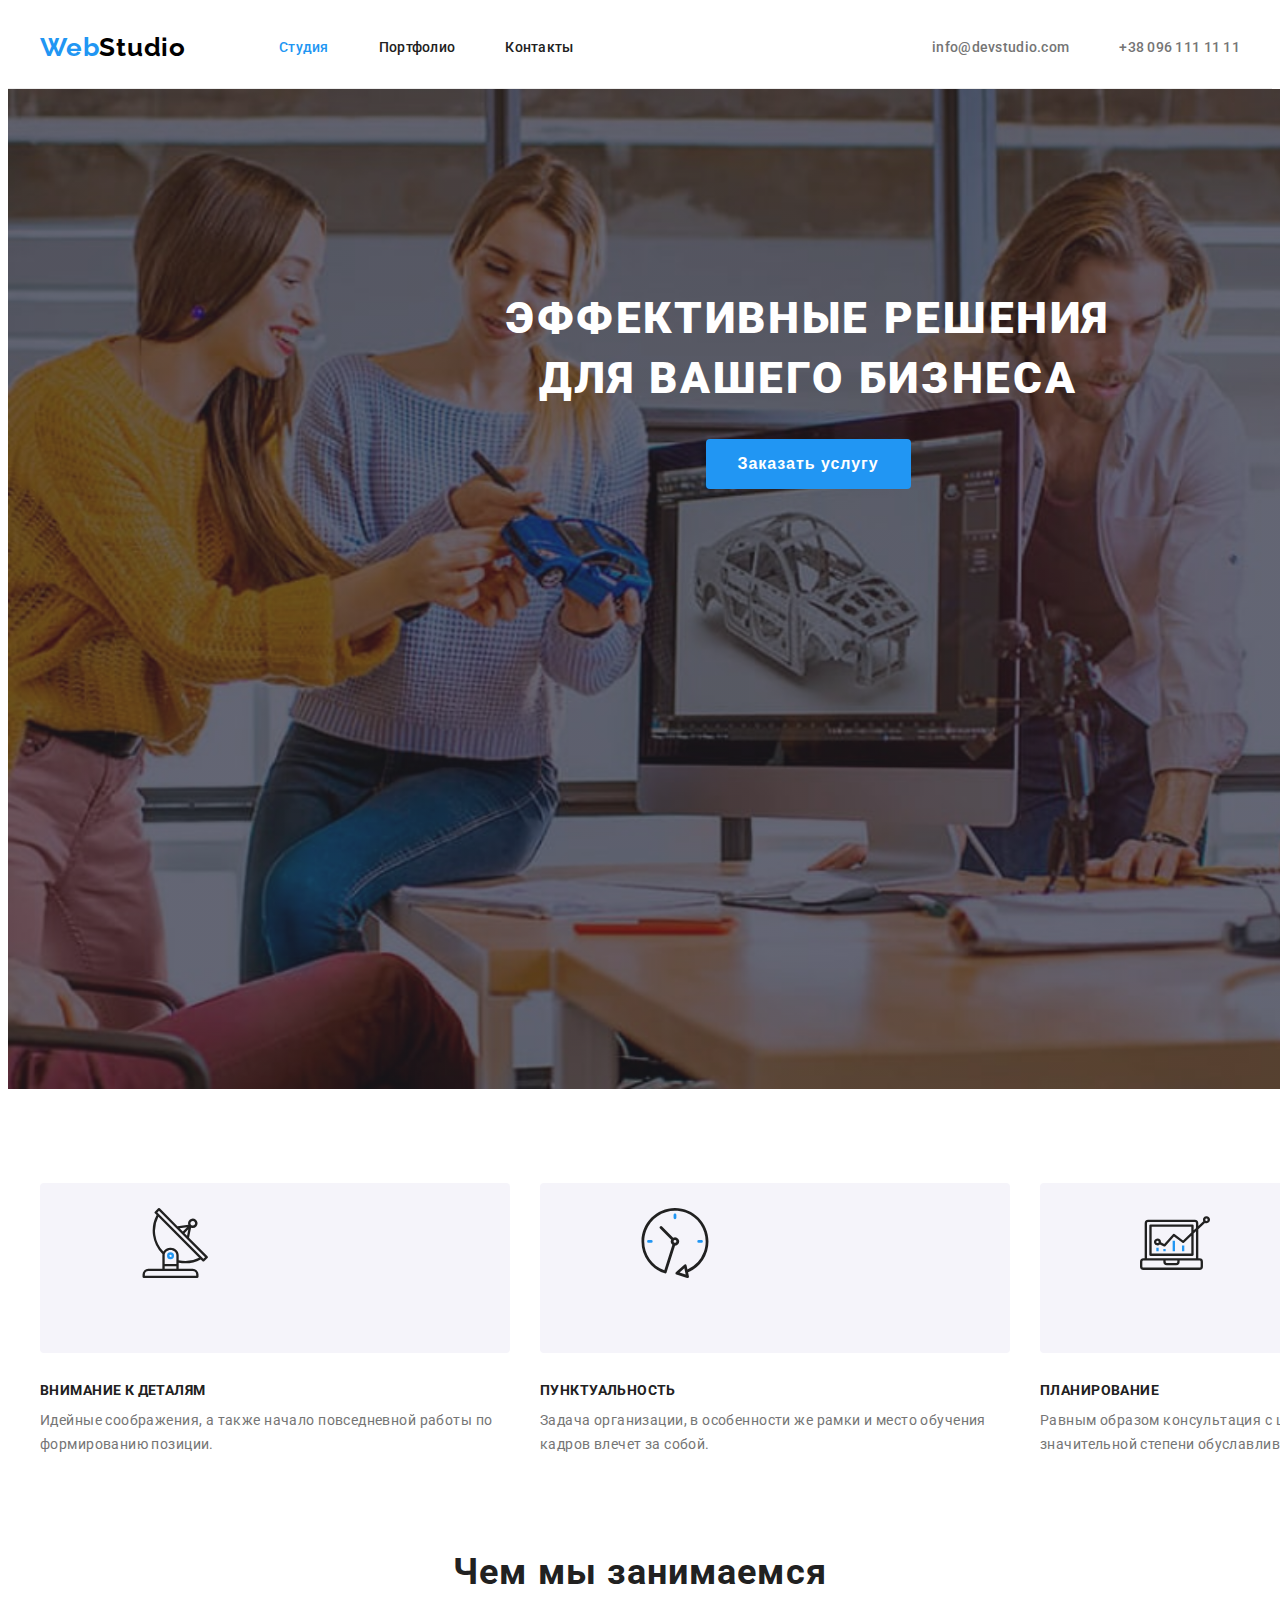
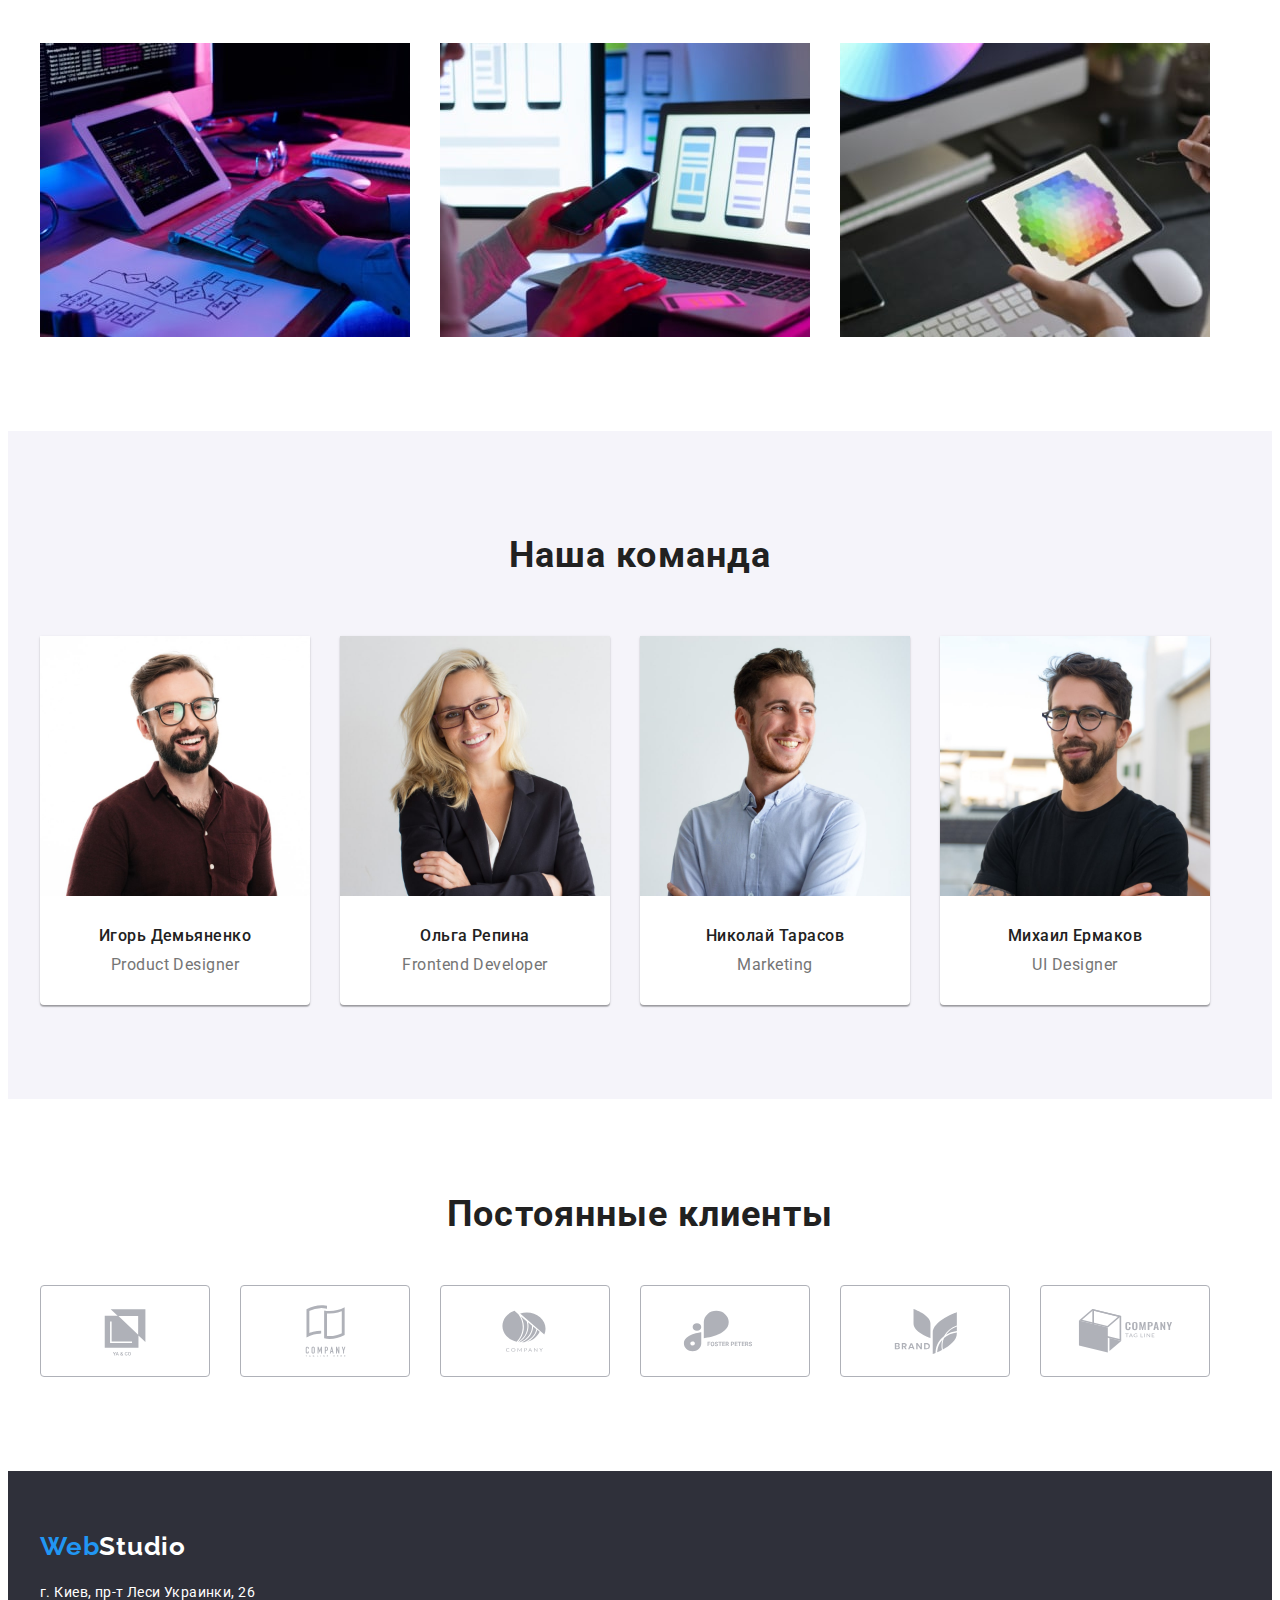
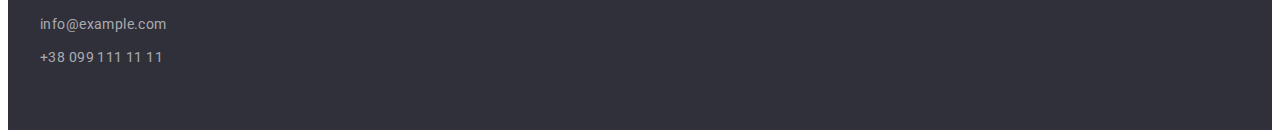
==== index.html @ 969fdd26 "сверстана секция Постоянные клиенты, добавлены иконки в секцию Особенности компании" ====
<!DOCTYPE html>
<html lang="ru">
<head>
    <meta charset="UTF-8">
    <meta http-equiv="X-UA-Compatible" content="IE=edge">
    <meta name="viewport" content="width=device-width, initial-scale=1.0">
    <title>WebStudio</title>
    <link rel="preconnect" href="https://fonts.googleapis.com">
    <link rel="preconnect" href="https://fonts.gstatic.com" crossorigin>
    <link href="https://fonts.googleapis.com/css2?family=Raleway:wght@700&family=Roboto:ital,wght@0,500;0,700;0,900;1,400&display=swap" rel="stylesheet">
    <link rel="stylesheet" href="https://cdnjs.cloudflare.com/ajax/libs/modern-normalize/1.1.0/modern-normalize.min.css"
        integrity="sha512-wpPYUAdjBVSE4KJnH1VR1HeZfpl1ub8YT/NKx4PuQ5NmX2tKuGu6U/JRp5y+Y8XG2tV+wKQpNHVUX03MfMFn9Q=="
        crossorigin="anonymous" referrerpolicy="no-referrer" />
    <link rel="stylesheet" href="./css/style.css">
</head>
<body>
    <header class="header">
        <div class="container container-nav">
            <nav class="main-nav">
                <a class="logo logo-hd link" href="./index.html"><span class="logo-col">Web</span>Studio
                    <!-- <img src="./images/logo.svg" alt="Логотип компании"> -->
                </a>
                <ul class="main-nav-list item">
                    <li class="nav-item"><a class="nav-link link active" href="./index.html">Студия</a></li>
                    <li class="nav-item"><a class="nav-link link" href="./portfolio.html">Портфолио</a></li>
                    <li class="nav-item"><a class="nav-link link" href="">Контакты</a></li>
                </ul>
            </nav>
            <ul class="nav-contact item">
                <li class="nav-cont-item"><a class="nav-cont-link link" href="mailto:info@devstudio.com">info@devstudio.com</a></li>
                <li class="nav-cont-item"><a class="nav-cont-link link" href="tel:+380961111111">+38 096 111 11 11</a></li>
            </ul>
        </div>
    </header>
    <main>
        <!--Section_1-->
        <section class="hero">
            <div class="container container-hero">
                <h1 class="main-title">Эффективные решения<br> для вашего бизнеса</h1>
                <button class="btn btn-main" type="button">Заказать услугу</button>
            </div>
        </section>
        <!--Section_2-->
        <section class="section">
            <div class="container">
                <h2 class="visually-hidden">Особенности компании</h2>
                <!--Скрыть стилями-->
                <ul class="features-list item">
                    <li class="features-item">
                        <div class="features-cart">
                            <svg class="icon-features">
                                <use href="./images/icon-sprite.svg#icon-detail"></use>
                            </svg>
                        </div>
                        <h3 class="features-title">Внимание к деталям</h3>
                        <p class="features-text">Идейные соображения, а также начало повседневной работы по формированию позиции.</p>
                    </li>
                    <li class="features-item">
                        <div class="features-cart">
                            <svg class="icon-features">
                                <use href="./images/icon-sprite.svg#icon-clock"></use>
                            </svg>
                        </div>
                        <h3 class="features-title">Пунктуальность</h3>
                        <p class="features-text">Задача организации, в особенности же рамки и место обучения кадров влечет за собой.</p>
                    </li>
                    <li class="features-item">
                        <div class="features-cart">
                            <svg class="icon-features">
                                <use href="./images/icon-sprite.svg#icon-diagram"></use>
                            </svg>
                        </div>
                        <h3 class="features-title">Планирование</h3>
                        <p class="features-text">Равным образом консультация с широким активом в значительной степени обуславливает.</p>
                    </li>
                    <li class="features-item">
                        <div class="features-cart">
                            <svg class="icon-features">
                                <use href="./images/icon-sprite.svg#icon-astronaut"></use>
                            </svg>
                        </div>
                        <h3 class="features-title">Современные технологии</h3>
                        <p class="features-text">Значимость этих проблем настолько очевидна, что реализация плановых заданий.</p>
                    </li>
                </ul>
            </div>
        </section>
        <!--Section_3-->
        <section class="section work-section">
            <div class="container">
                <h2 class="our-work-title">Чем мы занимаемся</h2>
                <ul class="our-work-list item">
                    <li class="our-work-item"><img src="./images/our-work/img-1-min.jpg" alt="Разработка алгоритмов" width="370" height="294"></li>
                    <li class="our-work-item"><img src="./images/our-work/img-2-min.jpg" alt="Мобильное приложение" width="370" height="294"></li>
                    <li class="our-work-item"><img src="./images/our-work/img-3-min.jpg" alt="Побор цветовой гаммы" width="370" height="294"></li>
                </ul>
            </div>
        </section>
        <!--Section_4-->
        <section class="section our-team">
            <div class="container">
                <h2 class="our-team-title">Наша команда</h2>
                <ul class="team-list item">
                    <li class="team-item">
                        <img src="./images/team-work/card-1-min.jpg" alt="Игорь Демьяненко" width="270" height="260">
                        <div class="card-text">
                            <h3 class="team-title">Игорь Демьяненко</h3>
                            <p class="team-text" lang="en">Product Designer</p>
                        </div>
                    </li>
                    <li class="team-item">
                        <img src="./images/team-work/card-2-min.jpg" alt="Ольга Репина" width="270" height="260">
                        <div class="card-text">
                            <h3 class="team-title">Ольга Репина</h3>
                            <p class="team-text" lang="en">Frontend Developer</p>
                        </div>
                    </li>
                    <li class="team-item">
                        <img src="./images/team-work/card-3-min.jpg" alt="Николай Тарасов" width="270" height="260">
                        <div class="card-text">
                            <h3 class="team-title">Николай Тарасов</h3>
                            <p class="team-text" lang="en">Marketing</p>
                        </div>
                    </li>
                    <li class="team-item">
                        <img src="./images/team-work/card-4-min.jpg" alt="Михаил Ермаков" width="270" height="260">
                        <div class="card-text">
                            <h3 class="team-title">Михаил Ермаков</h3>
                            <p class="team-text" lang="en">UI Designer</p>
                        </div>
                    </li>
                </ul>
            </div>
        </section>
        <section class="section">
            <div class="container">
                <h2 class="client-title">Постоянные клиенты</h2>
                <ul class="client-list">
                    <li class="client-item item">
                        <a class="client-link link" href="">
                            <svg class="icon-client">
                                <use href="./images/icon-sprite.svg#icon-client-1"></use>
                            </svg>
                        </a>
                    </li>
                    <li class="client-item item">
                        <a class="client-link link" href="">
                            <svg class="icon-client">
                                <use href="./images/icon-sprite.svg#icon-client-2"></use>
                            </svg>
                        </a>
                    </li>
                    <li class="client-item item">
                        <a class="client-link link" href="">
                            <svg class="icon-client">
                                <use href="./images/icon-sprite.svg#icon-client-3"></use>
                            </svg>
                        </a>
                    </li>
                    <li class="client-item item">
                        <a class="client-link link" href="">
                            <svg class="icon-client">
                                <use href="./images/icon-sprite.svg#icon-client-4"></use>
                            </svg>
                        </a>
                    </li>
                    <li class="client-item item">
                        <a class="client-link link" href="">
                            <svg class="icon-client">
                                <use href="./images/icon-sprite.svg#icon-client-5"></use>
                            </svg>
                        </a>
                    </li>
                    <li class="client-item item">
                        <a class="client-link link" href="">
                            <svg class="icon-client">
                                <use href="./images/icon-sprite.svg#icon-client-6"></use>
                            </svg>
                        </a>
                    </li>
                </ul>
            </div>
        </section>
    </main>
    <footer class="footer">
        <div class="container">
            <a class="logo ft-logo link" href=""><span class="logo-col">Web</span>Studio
                <!-- <img src="./images/logo.svg" alt="Логотип компании"> -->
            </a>
            <address class="reset">
                <ul class="item">
                    <li class="footer-item">
                        <p class="location">г. Киев, пр-т Леси Украинки, 26</p>
                    </li>
                    <li class="footer-item">
                        <a class="ft-contacts link" href="mailto:info@example.com">info@example.com</a>
                    </li>
                    <li class="footer-item">
                        <a class="ft-contacts link" href="tel:+380991111111">+38 099 111 11 11</a>
                    </li>
                </ul>
            </address>
        </div>
    </footer>
</body>
</html>
---- css/style.css ----
:root {
  --decorative-color-text: #2196f3;
  --main-color-text: #757575;
  --main-color-title: #212121;
}

body {
  font-family: "Roboto", sans-serif;
  color: var(--main-color-title);
  overflow-x: hidden;
}
h1,
h2,
h3,
h4,
h5,
h6,
p {
  margin-top: 0;
  margin-bottom: 0;
}
ul {
  margin-top: 0;
  margin-bottom: 0;
  padding-left: 0;
}
img {
  display: block;
  max-width: 100%;
  height: auto;
}
.item {
  list-style-type: none;
}
.link {
  text-decoration: none;
}
.reset {
  font-style: normal;
}
/* Скивает заголовки, которых нет в макете */
.visually-hidden {
  position: absolute;
  width: 1px;
  height: 1px;
  margin: -1px;
  padding: 0;
  overflow: hidden;
  border: 0;
  clip: rect(0 0 0 0);
}
/* End. Скивает заголовки, которых нет в макете */
.container {
  width: 1200px;
  margin: 0 auto;
  padding-left: 15px;
  padding-right: 15px;
}
.section {
  padding: 94px 0;
}
.logo {
  display: block;
  font-family: Raleway;
  font-weight: 700;
  font-size: 26px;
  letter-spacing: 0.03em;
}
.logo-hd {
  padding-top: 24px;
  padding-bottom: 25px;
  margin-right: 93px;
  color: #000;
}
.logo-col {
  color: var(--decorative-color-text);
}
.ft-logo {
  margin-bottom: 20px;
  color: #ffffff;
}
.btn {
  display: block;
  font-weight: 700;
  font-size: 16px;
  line-height: 1.87;
  letter-spacing: 0.06em;
  text-align: center;
  border-radius: 4px;
  border: transparent;
  cursor: pointer;
}
.btn-main {
  margin: 0 auto;
  padding: 10px 32px;
  color: #ffffff;
  background: var(--decorative-color-text);
}
.btn-main:hover,
.btn-main:focus {
  background-color: #fff;
  color: var(--decorative-color-text);
  box-shadow: 0px 4px 4px rgba(0, 0, 0, 0.15);
  border-radius: 4px;
}
.btn-filter {
  font-weight: 500;
  padding: 6px 22px;
  color: var(--main-color-title);
  background: #f5f4fa;
}
.btn-filter:focus,
.btn-filter:hover {
  color: #fff;
  background: var(--decorative-color-text);
  box-shadow: 0px 3px 1px rgba(0, 0, 0, 0.1), 0px 1px 2px rgba(0, 0, 0, 0.08),
    0px 2px 2px rgba(0, 0, 0, 0.12);
  border-radius: 4px;
}
/* ---------------HEADER----------------- */
.header {
  border-bottom: 1px solid #ececec;
}
.container-nav {
  display: flex;
  align-items: center;
}
.main-nav {
  display: flex;
  align-items: center;
}
.main-nav-list {
  display: flex;
}
.nav-item:not(:last-child) {
  margin-right: 50px;
}
.nav-link {
  display: block;
  padding-top: 32px;
  padding-bottom: 32px;

  font-weight: 500;
  font-size: 14px;
  line-height: 1.14;
  letter-spacing: 0.02em;
  color: var(--main-color-title);
}
.nav-link:hover,
.nav-link:focus,
.nav-cont-link:hover,
.nav-cont-link:focus {
  color: var(--decorative-color-text);
}
.active {
  color: var(--decorative-color-text);
}
.nav-contact {
  display: flex;
  margin-left: auto;
}
.nav-contact .nav-cont-item + .nav-cont-item {
  margin-left: 50px;
}
.nav-cont-link {
  display: block;
  padding-top: 32px;
  padding-bottom: 32px;

  font-weight: 500;
  font-size: 14px;
  line-height: 1.14;
  letter-spacing: 0.02em;
  color: var(--main-color-text);
}

/* -------------END.HEADER--------------- */
/* ------------Section HERO-------------- */
.hero {
  min-width: 1600px;
  height: 600px;
  margin-left: auto;
  margin-right: auto;
  background-color: #8689a5;
  background-image: linear-gradient(
      rgba(47, 48, 58, 0.4),
      rgba(47, 48, 58, 0.4)
    ),
    url(../images/bg-img-min.jpg);
  background-size: cover;
  background-position: center;
  background-repeat: no-repeat;
  padding: 200px 0;
}

.main-title {
  margin-bottom: 30px;
  text-align: center;
  font-weight: 900;
  font-size: 44px;
  line-height: 1.36;
  letter-spacing: 0.06em;
  text-transform: uppercase;
  color: #ffffff;
}
/* ----------End.Section HERO------------ */
/* ----------Section features------------ */
.features-list {
  display: flex;
}
.features-item:not(:last-child) {
  margin-right: 30px;
}
.features-cart {
  width: 270px;
  height: 120px;
  margin-bottom: 30px;
  padding: 25px 100px;
  background: #f5f4fa;
  border-radius: 4px;
}
.icon-features {
  width: 70px;
  height: 70px;
}
.features-title {
  margin-bottom: 10px;
  font-weight: 700;
  font-size: 14px;
  line-height: 1.14;
  letter-spacing: 0.03em;
  text-transform: uppercase;
}
.features-text {
  font-size: 14px;
  line-height: 1.71;
  letter-spacing: 0.03em;
  color: var(--main-color-text);
}
/* --------End.Section features---------- */
/* ---------Section our work -------------*/
.work-section {
  padding-top: 0;
}
.our-work-title {
  margin-bottom: 50px;
  font-weight: 700;
  font-size: 36px;
  line-height: 1.17;
  letter-spacing: 0.03em;
  text-align: center;
}
.our-work-list {
  display: flex;
}
.our-work-item:not(:last-child) {
  margin-right: 30px;
}
/* ---------End.Section our work -------------*/
/* ------------Section our team --------------*/
.our-team {
  background-color: #f5f4fa;
}
.our-team-title {
  margin-bottom: 50px;
  font-weight: 700;
  font-size: 36px;
  line-height: 1.71;
  letter-spacing: 0.03em;
  text-align: center;
}
.team-list {
  display: flex;
  flex-wrap: wrap;
  margin-left: -30px;
}
.team-item {
  background-color: #fff;
  margin-left: 30px;
  box-shadow: 0px 1px 3px rgba(0, 0, 0, 0.12), 0px 1px 1px rgba(0, 0, 0, 0.14),
    0px 2px 1px rgba(0, 0, 0, 0.2);
  border-radius: 0px 0px 4px 4px;
}
.card-text {
  padding-top: 30px;
  padding-bottom: 30px;
  text-align: center;
}
.team-title {
  margin-bottom: 10px;
  font-weight: 500;
  font-size: 16px;
  line-height: 1.19;
  letter-spacing: 0.03em;
}
.team-text {
  font-size: 16px;
  line-height: 1.19;
  letter-spacing: 0.03em;
  color: var(--main-color-text);
}
/* ---------End.Section our team -------------*/
/* ------------Section Clients--------------- */
.client-title {
  font-weight: 700;
  font-size: 36px;
  line-height: 42px;
  text-align: center;
  letter-spacing: 0.03em;
  margin-bottom: 50px;
}
.client-list {
  display: flex;
}
.client-link {
  display: block;
  width: 170px;
  height: 92px;
  border: 1px solid #afb1b8;
  box-sizing: border-box;
  border-radius: 4px;
  cursor: pointer;
  padding: 16px 32px;
  fill: #afb1b8;
}
.client-item:not(:last-child) {
  margin-right: 30px;
}
.icon-client {
  width: 106px;
  height: 60px;
}
.client-link:focus,
.client-link:hover {
  border: 1px solid var(--decorative-color-text);
  fill: var(--decorative-color-text);
}
/* .icon-client:hover,
.icon-client:focus {
  fill: var(--decorative-color-text);
} */

/* ---------End.Section Clients-------------- */
/* ----------------FOOTER-------------------- */
.footer {
  background-color: #2f303a;
  padding: 60px 0;
}
.footer-item:not(:last-child) {
  margin-bottom: 9px;
}
.location {
  font-size: 14px;
  line-height: 1.71;
  letter-spacing: 0.03em;
  color: #ffffff;
}
.ft-contacts {
  font-size: 14px;
  line-height: 1.71;
  letter-spacing: 0.03em;
  color: rgba(255, 255, 255, 0.6);
}
.ft-contacts:hover,
.ft-contacts:focus {
  color: var(--decorative-color-text);
}
/* --------------End.FOOTER------------------ */
/* ------------Page Portfolio---------------- */
.filter {
  display: flex;
  justify-content: center;
  margin-bottom: 50px;
}
.filter-item:not(:last-child) {
  margin-right: 8px;
}
.gallery {
  display: flex;
  flex-wrap: wrap;
  margin-left: -30px;
  margin-bottom: -30px;
}
.gallery > .gallery-item {
  flex-basis: calc(100% / 3 - 30px);
  margin-left: 30px;
  margin-bottom: 30px;
}
.gallery-item:hover,
.gallery-item:focus {
  box-shadow: 0px 1px 1px rgba(0, 0, 0, 0.12), 0px 4px 4px rgba(0, 0, 0, 0.06),
    1px 4px 6px rgba(0, 0, 0, 0.16);
}
.gal-text-box {
  padding: 20px 24px;
  border: 1px solid #eeeeee;
  box-sizing: border-box;
}
.category-title {
  font-weight: 700;
  font-size: 18px;
  line-height: 2;
  letter-spacing: 0.06em;
  color: var(--main-color-title);
}
.category {
  font-size: 16px;
  line-height: 1.9;
  letter-spacing: 0.03em;
  color: var(--main-color-text);
}
/* ----------End. Page Portfolio------------- */
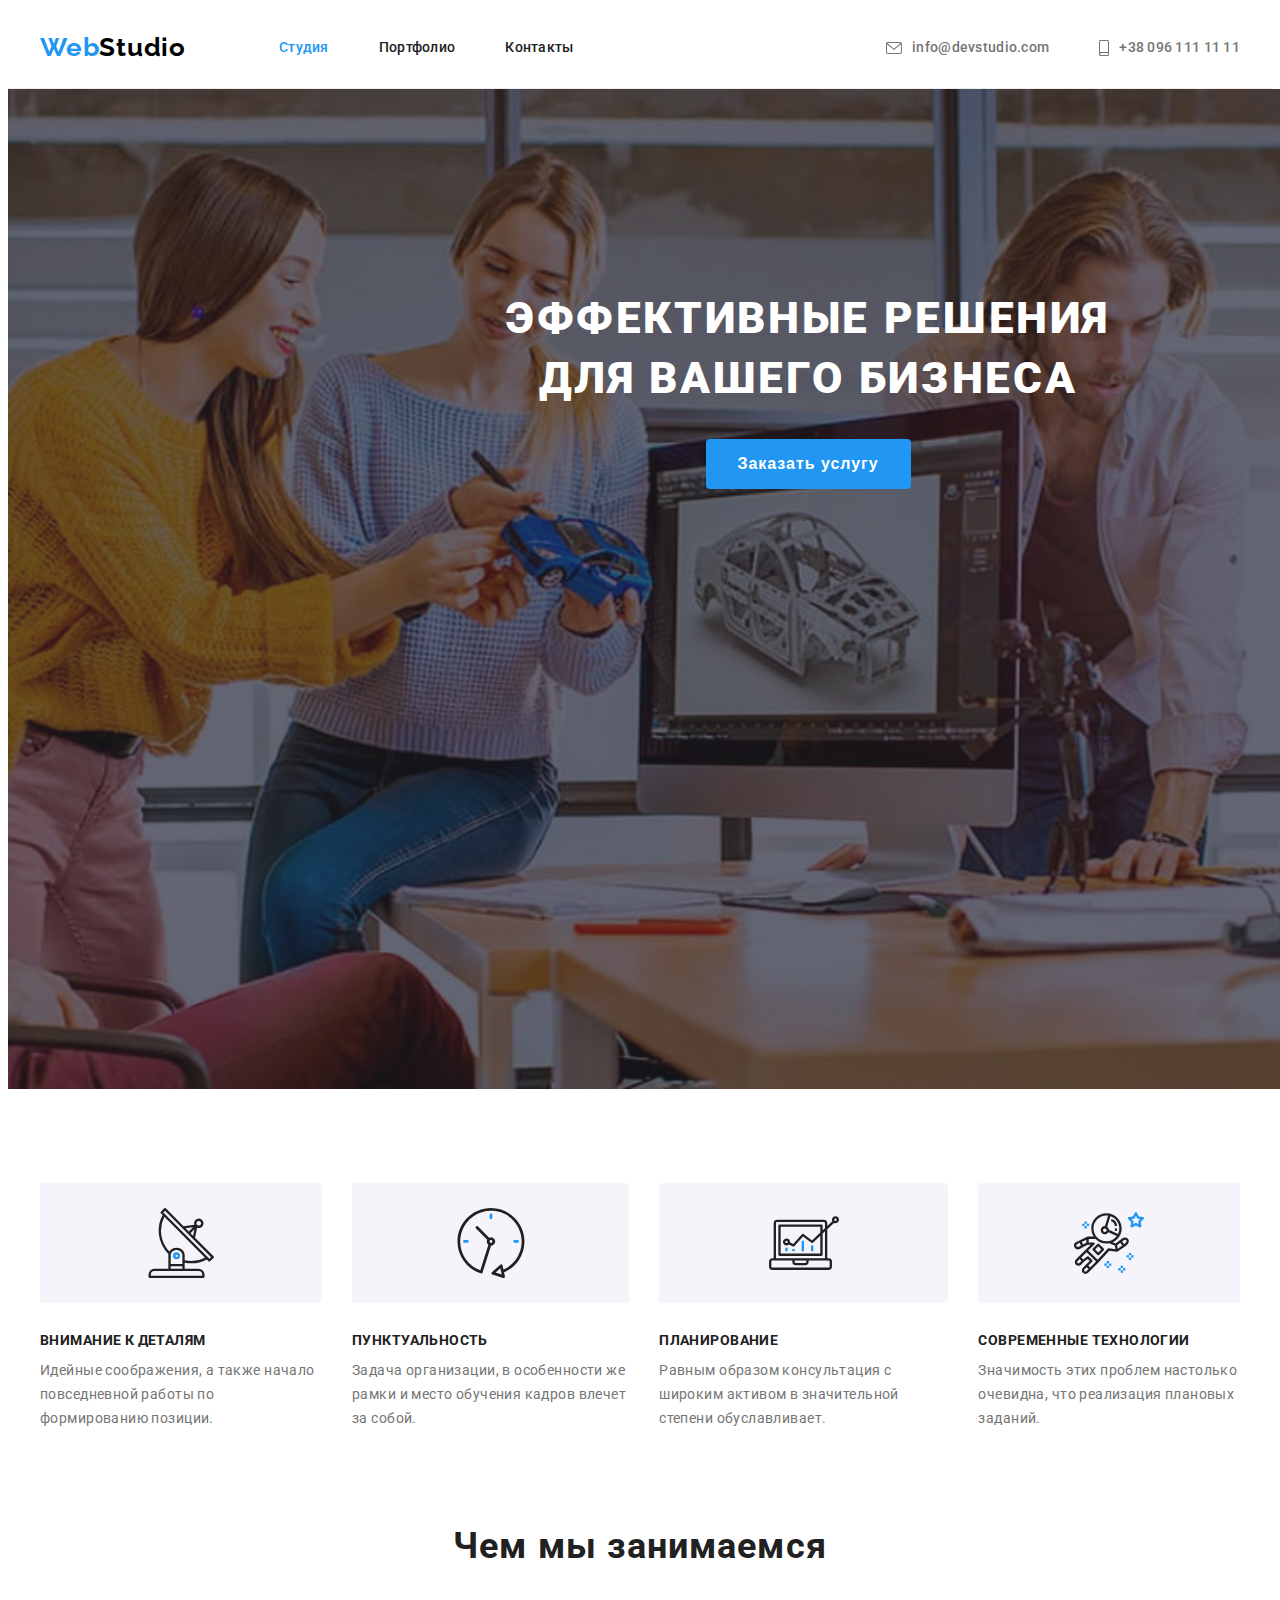
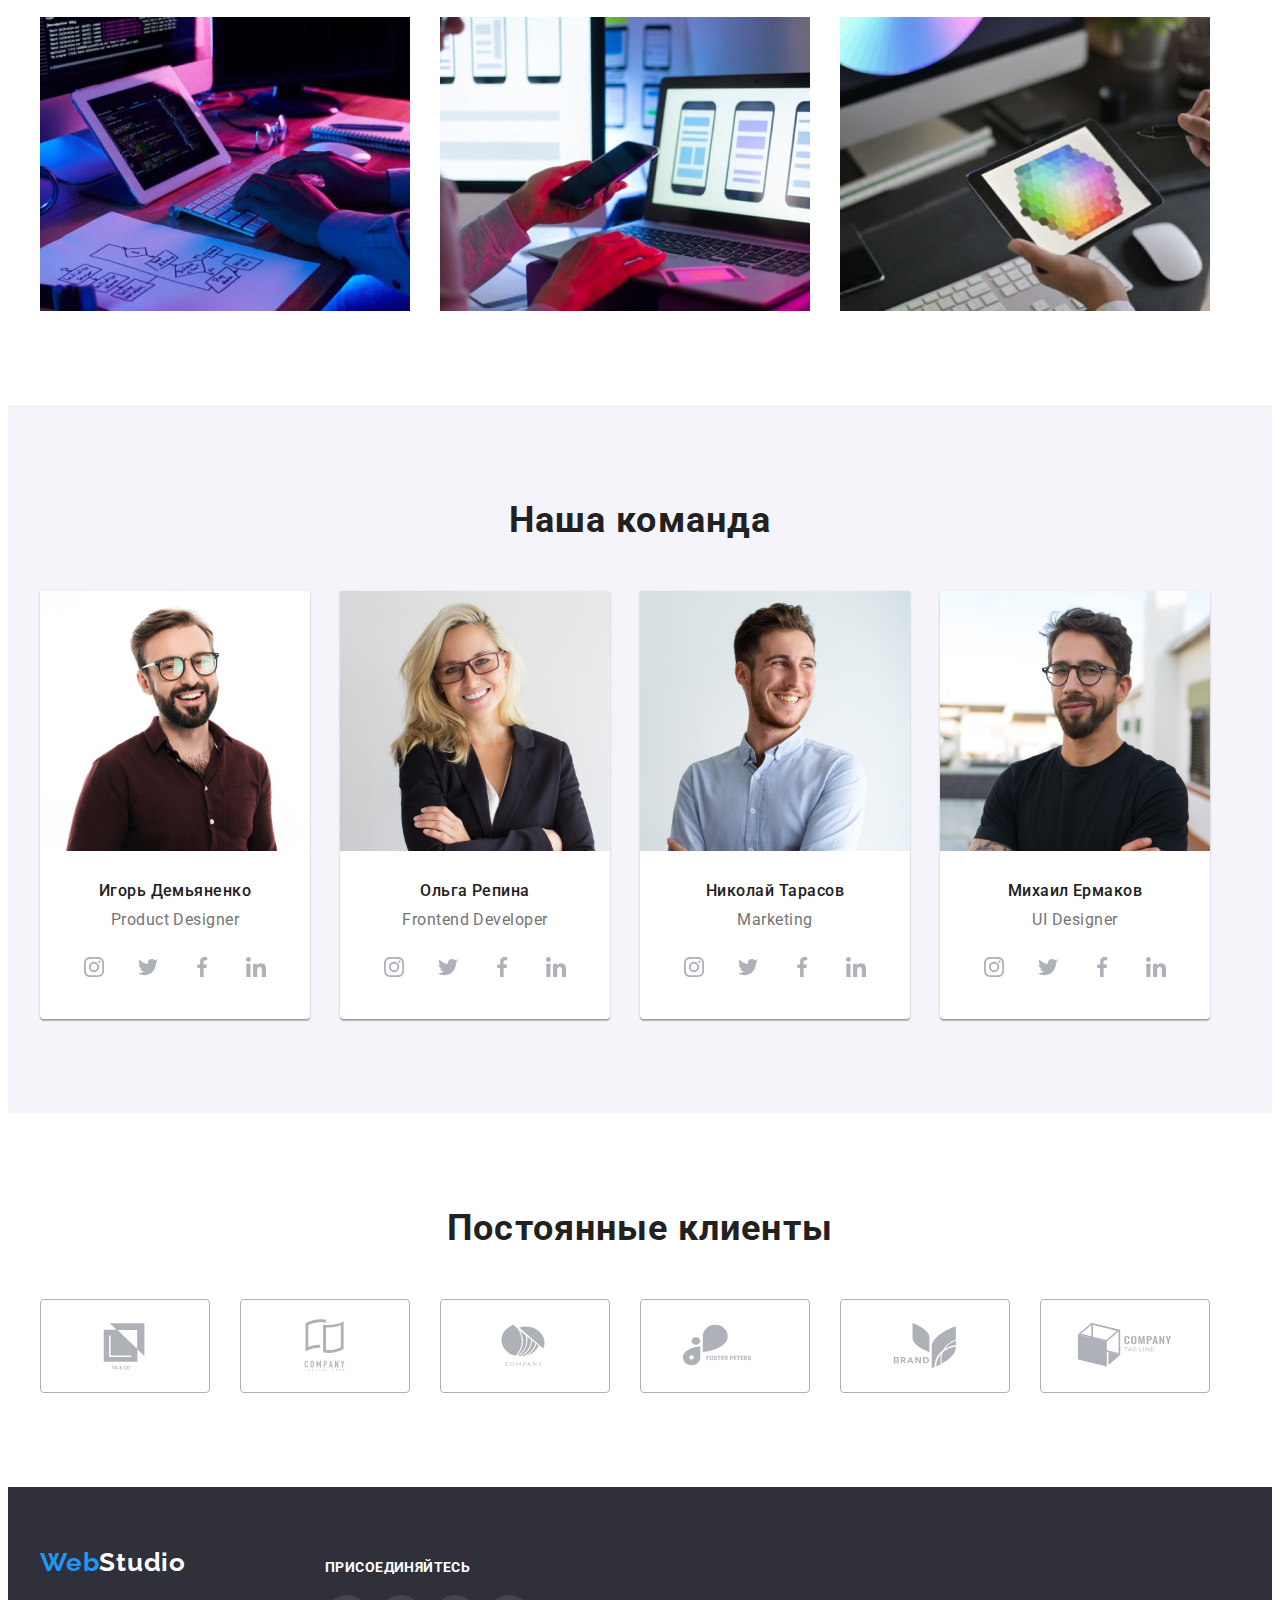
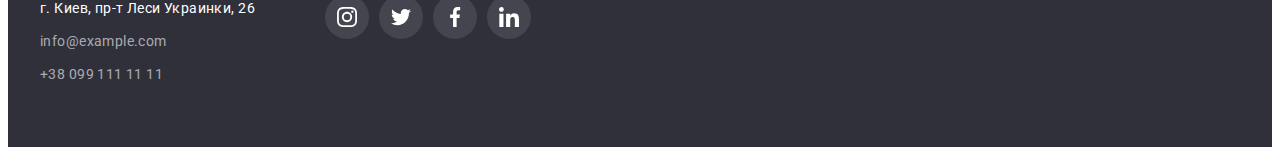
==== commit 8e1a6128: "Добавлены соцсети" ====
--- a/index.html
+++ b/index.html
@@ -17,18 +17,32 @@
     <header class="header">
         <div class="container container-nav">
             <nav class="main-nav">
-                <a class="logo logo-hd link" href="./index.html"><span class="logo-col">Web</span>Studio
+                <a class="logo logo-hd" href="./index.html"><span class="logo-col">Web</span>Studio
                     <!-- <img src="./images/logo.svg" alt="Логотип компании"> -->
                 </a>
-                <ul class="main-nav-list item">
-                    <li class="nav-item"><a class="nav-link link active" href="./index.html">Студия</a></li>
-                    <li class="nav-item"><a class="nav-link link" href="./portfolio.html">Портфолио</a></li>
-                    <li class="nav-item"><a class="nav-link link" href="">Контакты</a></li>
+                <ul class="main-nav-list">
+                    <li class="nav-item"><a class="nav-link active" href="./index.html">Студия</a></li>
+                    <li class="nav-item"><a class="nav-link" href="./portfolio.html">Портфолио</a></li>
+                    <li class="nav-item"><a class="nav-link" href="">Контакты</a></li>
                 </ul>
             </nav>
-            <ul class="nav-contact item">
-                <li class="nav-cont-item"><a class="nav-cont-link link" href="mailto:info@devstudio.com">info@devstudio.com</a></li>
-                <li class="nav-cont-item"><a class="nav-cont-link link" href="tel:+380961111111">+38 096 111 11 11</a></li>
+            <ul class="nav-contact">
+                <li class="nav-cont-item">
+                    <a class="nav-cont-link" href="mailto:info@devstudio.com">
+                        <svg class="nav-icon-mail">
+                            <use href="./images/icon-sprite.svg#icon-envelope"></use>
+                        </svg>
+                        info@devstudio.com
+                    </a>
+                </li>
+                <li class="nav-cont-item">
+                    <a class="nav-cont-link" href="tel:+380961111111">
+                        <svg class="nav-icon-tel">
+                            <use href="./images/icon-sprite.svg#icon-smartphone"></use>
+                        </svg>
+                        +38 096 111 11 11
+                    </a>
+                </li>
             </ul>
         </div>
     </header>
@@ -45,7 +59,7 @@
             <div class="container">
                 <h2 class="visually-hidden">Особенности компании</h2>
                 <!--Скрыть стилями-->
-                <ul class="features-list item">
+                <ul class="features-list">
                     <li class="features-item">
                         <div class="features-cart">
                             <svg class="icon-features">
@@ -88,8 +102,8 @@
         <!--Section_3-->
         <section class="section work-section">
             <div class="container">
-                <h2 class="our-work-title">Чем мы занимаемся</h2>
-                <ul class="our-work-list item">
+                <h2 class="secondary-title">Чем мы занимаемся</h2>
+                <ul class="our-work-list">
                     <li class="our-work-item"><img src="./images/our-work/img-1-min.jpg" alt="Разработка алгоритмов" width="370" height="294"></li>
                     <li class="our-work-item"><img src="./images/our-work/img-2-min.jpg" alt="Мобильное приложение" width="370" height="294"></li>
                     <li class="our-work-item"><img src="./images/our-work/img-3-min.jpg" alt="Побор цветовой гаммы" width="370" height="294"></li>
@@ -99,13 +113,43 @@
         <!--Section_4-->
         <section class="section our-team">
             <div class="container">
-                <h2 class="our-team-title">Наша команда</h2>
-                <ul class="team-list item">
+                <h2 class="secondary-title">Наша команда</h2>
+                <ul class="team-list">
                     <li class="team-item">
                         <img src="./images/team-work/card-1-min.jpg" alt="Игорь Демьяненко" width="270" height="260">
                         <div class="card-text">
                             <h3 class="team-title">Игорь Демьяненко</h3>
                             <p class="team-text" lang="en">Product Designer</p>
+                            <ul class="social-list-team">
+                                <li class="social-item-team">
+                                    <a class="social-link-team" href="">
+                                        <svg class="icon-social-team">
+                                            <use href="./images/icon-sprite.svg#icon-instagram"></use>
+                                        </svg>
+                                    </a>
+                                </li>
+                                <li class="social-item-team">
+                                    <a class="social-link-team" href="">
+                                        <svg class="icon-social-team">
+                                            <use href="./images/icon-sprite.svg#icon-twitter"></use>
+                                        </svg>
+                                    </a>
+                                </li>
+                                <li class="social-item-team">
+                                    <a class="social-link-team" href="">
+                                        <svg class="icon-social-team">
+                                            <use href="./images/icon-sprite.svg#icon-facebook"></use>
+                                        </svg>
+                                    </a>
+                                </li>
+                                <li class="social-item-team">
+                                    <a class="social-link-team" href="">
+                                        <svg class="icon-social-team">
+                                            <use href="./images/icon-sprite.svg#icon-linkedin"></use>
+                                        </svg>
+                                    </a>
+                                </li>
+                            </ul>
                         </div>
                     </li>
                     <li class="team-item">
@@ -113,6 +157,36 @@
                         <div class="card-text">
                             <h3 class="team-title">Ольга Репина</h3>
                             <p class="team-text" lang="en">Frontend Developer</p>
+                            <ul class="social-list-team">
+                                <li class="social-item-team">
+                                    <a class="social-link-team" href="">
+                                        <svg class="icon-social-team">
+                                            <use href="./images/icon-sprite.svg#icon-instagram"></use>
+                                        </svg>
+                                    </a>
+                                </li>
+                                <li class="social-item-team">
+                                    <a class="social-link-team" href="">
+                                        <svg class="icon-social-team">
+                                            <use href="./images/icon-sprite.svg#icon-twitter"></use>
+                                        </svg>
+                                    </a>
+                                </li>
+                                <li class="social-item-team">
+                                    <a class="social-link-team" href="">
+                                        <svg class="icon-social-team">
+                                            <use href="./images/icon-sprite.svg#icon-facebook"></use>
+                                        </svg>
+                                    </a>
+                                </li>
+                                <li class="social-item-team">
+                                    <a class="social-link-team" href="">
+                                        <svg class="icon-social-team">
+                                            <use href="./images/icon-sprite.svg#icon-linkedin"></use>
+                                        </svg>
+                                    </a>
+                                </li>
+                            </ul>
                         </div>
                     </li>
                     <li class="team-item">
@@ -120,6 +194,36 @@
                         <div class="card-text">
                             <h3 class="team-title">Николай Тарасов</h3>
                             <p class="team-text" lang="en">Marketing</p>
+                            <ul class="social-list-team">
+                                <li class="social-item-team">
+                                    <a class="social-link-team" href="">
+                                        <svg class="icon-social-team">
+                                            <use href="./images/icon-sprite.svg#icon-instagram"></use>
+                                        </svg>
+                                    </a>
+                                </li>
+                                <li class="social-item-team">
+                                    <a class="social-link-team" href="">
+                                        <svg class="icon-social-team">
+                                            <use href="./images/icon-sprite.svg#icon-twitter"></use>
+                                        </svg>
+                                    </a>
+                                </li>
+                                <li class="social-item-team">
+                                    <a class="social-link-team" href="">
+                                        <svg class="icon-social-team">
+                                            <use href="./images/icon-sprite.svg#icon-facebook"></use>
+                                        </svg>
+                                    </a>
+                                </li>
+                                <li class="social-item-team">
+                                    <a class="social-link-team" href="">
+                                        <svg class="icon-social-team">
+                                            <use href="./images/icon-sprite.svg#icon-linkedin"></use>
+                                        </svg>
+                                    </a>
+                                </li>
+                            </ul>
                         </div>
                     </li>
                     <li class="team-item">
@@ -127,6 +231,36 @@
                         <div class="card-text">
                             <h3 class="team-title">Михаил Ермаков</h3>
                             <p class="team-text" lang="en">UI Designer</p>
+                            <ul class="social-list-team">
+                                <li class="social-item-team">
+                                    <a class="social-link-team" href="">
+                                        <svg class="icon-social-team">
+                                            <use href="./images/icon-sprite.svg#icon-instagram"></use>
+                                        </svg>
+                                    </a>
+                                </li>
+                                <li class="social-item-team">
+                                    <a class="social-link-team" href="">
+                                        <svg class="icon-social-team">
+                                            <use href="./images/icon-sprite.svg#icon-twitter"></use>
+                                        </svg>
+                                    </a>
+                                </li>
+                                <li class="social-item-team">
+                                    <a class="social-link-team" href="">
+                                        <svg class="icon-social-team">
+                                            <use href="./images/icon-sprite.svg#icon-facebook"></use>
+                                        </svg>
+                                    </a>
+                                </li>
+                                <li class="social-item-team">
+                                    <a class="social-link-team" href="">
+                                        <svg class="icon-social-team">
+                                            <use href="./images/icon-sprite.svg#icon-linkedin"></use>
+                                        </svg>
+                                    </a>
+                                </li>
+                            </ul>
                         </div>
                     </li>
                 </ul>
@@ -134,45 +268,45 @@
         </section>
         <section class="section">
             <div class="container">
-                <h2 class="client-title">Постоянные клиенты</h2>
+                <h2 class="secondary-title">Постоянные клиенты</h2>
                 <ul class="client-list">
-                    <li class="client-item item">
-                        <a class="client-link link" href="">
+                    <li class="client-item">
+                        <a class="client-link" href="">
                             <svg class="icon-client">
                                 <use href="./images/icon-sprite.svg#icon-client-1"></use>
                             </svg>
                         </a>
                     </li>
-                    <li class="client-item item">
-                        <a class="client-link link" href="">
+                    <li class="client-item">
+                        <a class="client-link" href="">
                             <svg class="icon-client">
                                 <use href="./images/icon-sprite.svg#icon-client-2"></use>
                             </svg>
                         </a>
                     </li>
-                    <li class="client-item item">
-                        <a class="client-link link" href="">
+                    <li class="client-item">
+                        <a class="client-link" href="">
                             <svg class="icon-client">
                                 <use href="./images/icon-sprite.svg#icon-client-3"></use>
                             </svg>
                         </a>
                     </li>
-                    <li class="client-item item">
-                        <a class="client-link link" href="">
+                    <li class="client-item">
+                        <a class="client-link" href="">
                             <svg class="icon-client">
                                 <use href="./images/icon-sprite.svg#icon-client-4"></use>
                             </svg>
                         </a>
                     </li>
-                    <li class="client-item item">
-                        <a class="client-link link" href="">
+                    <li class="client-item">
+                        <a class="client-link" href="">
                             <svg class="icon-client">
                                 <use href="./images/icon-sprite.svg#icon-client-5"></use>
                             </svg>
                         </a>
                     </li>
-                    <li class="client-item item">
-                        <a class="client-link link" href="">
+                    <li class="client-item">
+                        <a class="client-link" href="">
                             <svg class="icon-client">
                                 <use href="./images/icon-sprite.svg#icon-client-6"></use>
                             </svg>
@@ -184,22 +318,59 @@
     </main>
     <footer class="footer">
         <div class="container">
-            <a class="logo ft-logo link" href=""><span class="logo-col">Web</span>Studio
-                <!-- <img src="./images/logo.svg" alt="Логотип компании"> -->
-            </a>
-            <address class="reset">
-                <ul class="item">
-                    <li class="footer-item">
-                        <p class="location">г. Киев, пр-т Леси Украинки, 26</p>
-                    </li>
-                    <li class="footer-item">
-                        <a class="ft-contacts link" href="mailto:info@example.com">info@example.com</a>
-                    </li>
-                    <li class="footer-item">
-                        <a class="ft-contacts link" href="tel:+380991111111">+38 099 111 11 11</a>
-                    </li>
-                </ul>
-            </address>
+            <ul class="footer-list">
+                <li class="footer-item">
+                    <a class="logo ft-logo" href="./index.html"><span class="logo-col">Web</span>Studio
+                        <!-- <img src="./images/logo.svg" alt="Логотип компании"> -->
+                    </a>
+                    <address>
+                        <ul>
+                            <li class="address-item">
+                                <p class="location">г. Киев, пр-т Леси Украинки, 26</p>
+                            </li>
+                            <li class="address-item">
+                                <a class="ft-contacts" href="mailto:info@example.com">info@example.com</a>
+                            </li>
+                            <li class="address-item">
+                                <a class="ft-contacts" href="tel:+380991111111">+38 099 111 11 11</a>
+                            </li>
+                        </ul>
+                    </address>
+                </li>
+                <li class="footer-item footer-social">
+                    <h2 class="footer-title">присоединяйтесь</h2>
+                    <ul class="social-list-footer">
+                        <li class="social-item-footer">
+                            <a class="social-link-footer" href="">
+                                <svg class="icon-social-footer">
+                                    <use href="./images/icon-sprite.svg#icon-instagram"></use>
+                                </svg>
+                            </a>
+                        </li>
+                        <li class="social-item-footer">
+                            <a class="social-link-footer" href="">
+                                <svg class="icon-social-footer">
+                                    <use href="./images/icon-sprite.svg#icon-twitter"></use>
+                                </svg>
+                            </a>
+                        </li>
+                        <li class="social-item-footer">
+                            <a class="social-link-footer" href="">
+                                <svg class="icon-social-footer">
+                                    <use href="./images/icon-sprite.svg#icon-facebook"></use>
+                                </svg>
+                            </a>
+                        </li>
+                        <li class="social-item-footer">
+                            <a class="social-link-footer" href="">
+                                <svg class="icon-social-footer">
+                                    <use href="./images/icon-sprite.svg#icon-linkedin"></use>
+                                </svg>
+                            </a>
+                        </li>
+                    </ul>
+                </li>
+            </ul>
         </div>
     </footer>
 </body>
--- a/css/style.css
+++ b/css/style.css
@@ -12,30 +12,26 @@
 h1,
 h2,
 h3,
-h4,
-h5,
-h6,
-p {
-  margin-top: 0;
-  margin-bottom: 0;
-}
+p,
 ul {
   margin-top: 0;
   margin-bottom: 0;
+}
+ul {
+  list-style-type: none;
   padding-left: 0;
+  font-size: 0;
+}
+a {
+  display: block;
+  text-decoration: none;
 }
 img {
   display: block;
   max-width: 100%;
   height: auto;
 }
-.item {
-  list-style-type: none;
-}
-.link {
-  text-decoration: none;
-}
-.reset {
+address {
   font-style: normal;
 }
 /* Скивает заголовки, которых нет в макете */
@@ -79,6 +75,14 @@
   margin-bottom: 20px;
   color: #ffffff;
 }
+.secondary-title {
+  margin-bottom: 50px;
+  font-weight: 700;
+  font-size: 36px;
+  line-height: 1.17;
+  letter-spacing: 0.03em;
+  text-align: center;
+}
 .btn {
   display: block;
   font-weight: 700;
@@ -98,8 +102,8 @@
 }
 .btn-main:hover,
 .btn-main:focus {
-  background-color: #fff;
-  color: var(--decorative-color-text);
+  background-color: #188ce8;
+  color: #fff;
   box-shadow: 0px 4px 4px rgba(0, 0, 0, 0.15);
   border-radius: 4px;
 }
@@ -136,10 +140,8 @@
   margin-right: 50px;
 }
 .nav-link {
-  display: block;
   padding-top: 32px;
   padding-bottom: 32px;
-
   font-weight: 500;
   font-size: 14px;
   line-height: 1.14;
@@ -162,16 +164,31 @@
 .nav-contact .nav-cont-item + .nav-cont-item {
   margin-left: 50px;
 }
+.nav-cont-item {
+  display: flex;
+}
 .nav-cont-link {
-  display: block;
+  display: flex;
+  align-items: center;
   padding-top: 32px;
   padding-bottom: 32px;
-
   font-weight: 500;
   font-size: 14px;
   line-height: 1.14;
   letter-spacing: 0.02em;
   color: var(--main-color-text);
+}
+.nav-icon-mail {
+  fill: currentColor;
+  width: 16px;
+  height: 12px;
+  margin-right: 10px;
+}
+.nav-icon-tel {
+  fill: currentColor;
+  width: 10px;
+  height: 16px;
+  margin-right: 10px;
 }
 
 /* -------------END.HEADER--------------- */
@@ -212,10 +229,10 @@
   margin-right: 30px;
 }
 .features-cart {
-  width: 270px;
-  height: 120px;
+  display: flex;
+  justify-content: center;
   margin-bottom: 30px;
-  padding: 25px 100px;
+  padding: 25px 0;
   background: #f5f4fa;
   border-radius: 4px;
 }
@@ -242,14 +259,6 @@
 .work-section {
   padding-top: 0;
 }
-.our-work-title {
-  margin-bottom: 50px;
-  font-weight: 700;
-  font-size: 36px;
-  line-height: 1.17;
-  letter-spacing: 0.03em;
-  text-align: center;
-}
 .our-work-list {
   display: flex;
 }
@@ -260,14 +269,6 @@
 /* ------------Section our team --------------*/
 .our-team {
   background-color: #f5f4fa;
-}
-.our-team-title {
-  margin-bottom: 50px;
-  font-weight: 700;
-  font-size: 36px;
-  line-height: 1.71;
-  letter-spacing: 0.03em;
-  text-align: center;
 }
 .team-list {
   display: flex;
@@ -294,51 +295,63 @@
   letter-spacing: 0.03em;
 }
 .team-text {
+  margin-bottom: 16px;
   font-size: 16px;
   line-height: 1.19;
   letter-spacing: 0.03em;
   color: var(--main-color-text);
 }
+.social-item-team:not(:last-child) {
+  margin-right: 10px;
+}
+.social-list-team {
+  display: flex;
+  justify-content: center;
+}
+.social-link-team {
+  padding: 12px;
+  border-radius: 50%;
+  color: #afb1b8;
+}
+.social-link-team:hover,
+.social-link-team:focus {
+  border-radius: 50%;
+  background-color: var(--decorative-color-text);
+  color: #fff;
+}
+.icon-social-team {
+  width: 20px;
+  height: 20px;
+  fill: currentColor;
+}
 /* ---------End.Section our team -------------*/
 /* ------------Section Clients--------------- */
-.client-title {
-  font-weight: 700;
-  font-size: 36px;
-  line-height: 42px;
-  text-align: center;
-  letter-spacing: 0.03em;
-  margin-bottom: 50px;
-}
 .client-list {
   display: flex;
 }
 .client-link {
-  display: block;
+  display: flex;
+  justify-content: center;
   width: 170px;
-  height: 92px;
   border: 1px solid #afb1b8;
   box-sizing: border-box;
   border-radius: 4px;
-  cursor: pointer;
-  padding: 16px 32px;
-  fill: #afb1b8;
+  padding: 16px 0;
+  color: #afb1b8;
 }
 .client-item:not(:last-child) {
   margin-right: 30px;
 }
 .icon-client {
+  fill: currentColor;
   width: 106px;
   height: 60px;
 }
 .client-link:focus,
 .client-link:hover {
   border: 1px solid var(--decorative-color-text);
-  fill: var(--decorative-color-text);
-}
-/* .icon-client:hover,
-.icon-client:focus {
-  fill: var(--decorative-color-text);
-} */
+  color: var(--decorative-color-text);
+}
 
 /* ---------End.Section Clients-------------- */
 /* ----------------FOOTER-------------------- */
@@ -346,7 +359,50 @@
   background-color: #2f303a;
   padding: 60px 0;
 }
+/* ----------footer cocial------- */
+.footer-list {
+  display: flex;
+}
 .footer-item:not(:last-child) {
+  margin-right: 70px;
+}
+.footer-social {
+  padding-top: 12px;
+}
+.footer-title {
+  margin-bottom: 20px;
+  font-weight: 700;
+  font-size: 14px;
+  line-height: 16px;
+  letter-spacing: 0.03em;
+  text-transform: uppercase;
+  color: #ffffff;
+}
+.social-item-footer:not(:last-child) {
+  margin-right: 10px;
+}
+.social-list-footer {
+  display: flex;
+  justify-content: center;
+}
+.social-link-footer {
+  padding: 12px;
+  border-radius: 50%;
+  color: #fff;
+  background: rgba(255, 255, 255, 0.1);
+}
+.social-link-footer:hover,
+.social-link-footer:focus {
+  border-radius: 50%;
+  background-color: var(--decorative-color-text);
+}
+.icon-social-footer {
+  width: 20px;
+  height: 20px;
+  fill: currentColor;
+}
+/* ----------END.footer cocial------- */
+.address-item:not(:last-child) {
   margin-bottom: 9px;
 }
 .location {
@@ -386,8 +442,8 @@
   margin-left: 30px;
   margin-bottom: 30px;
 }
-.gallery-item:hover,
-.gallery-item:focus {
+.gallery-link:hover,
+.gallery-link:focus {
   box-shadow: 0px 1px 1px rgba(0, 0, 0, 0.12), 0px 4px 4px rgba(0, 0, 0, 0.06),
     1px 4px 6px rgba(0, 0, 0, 0.16);
 }
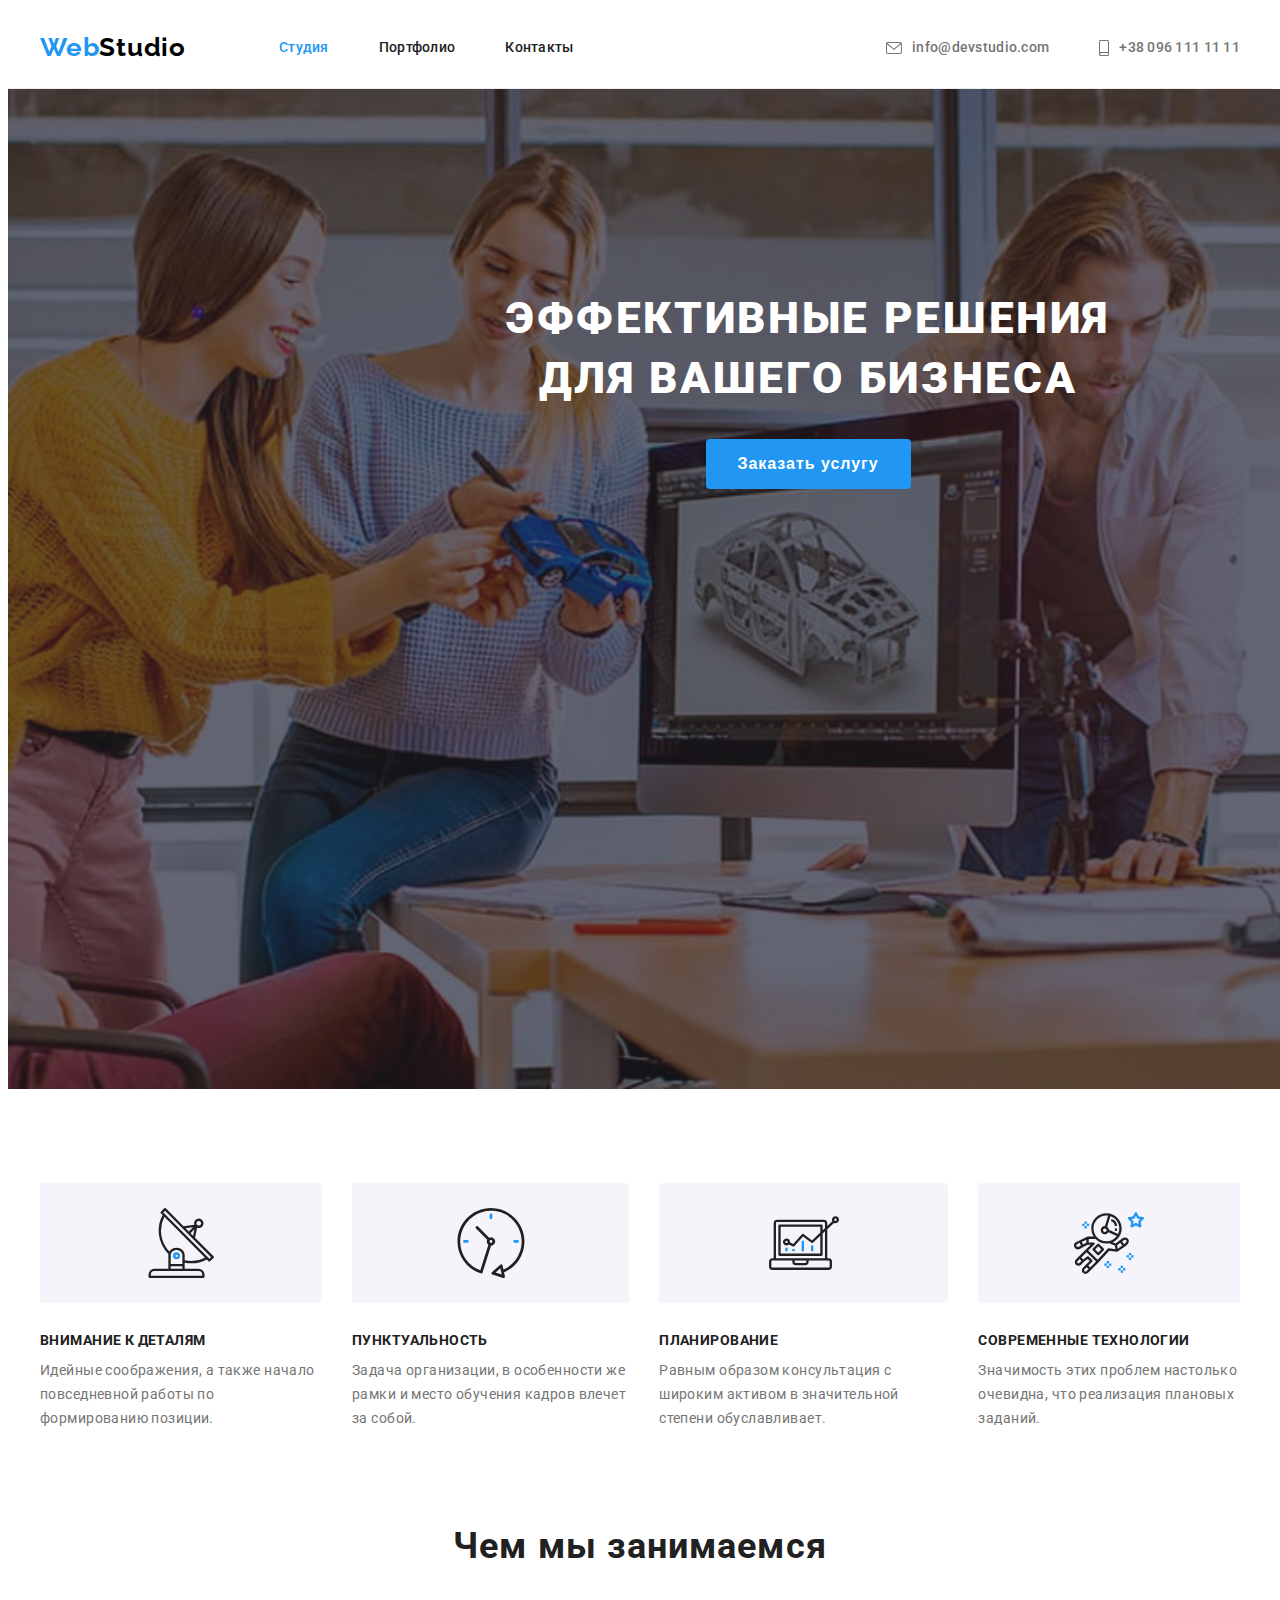
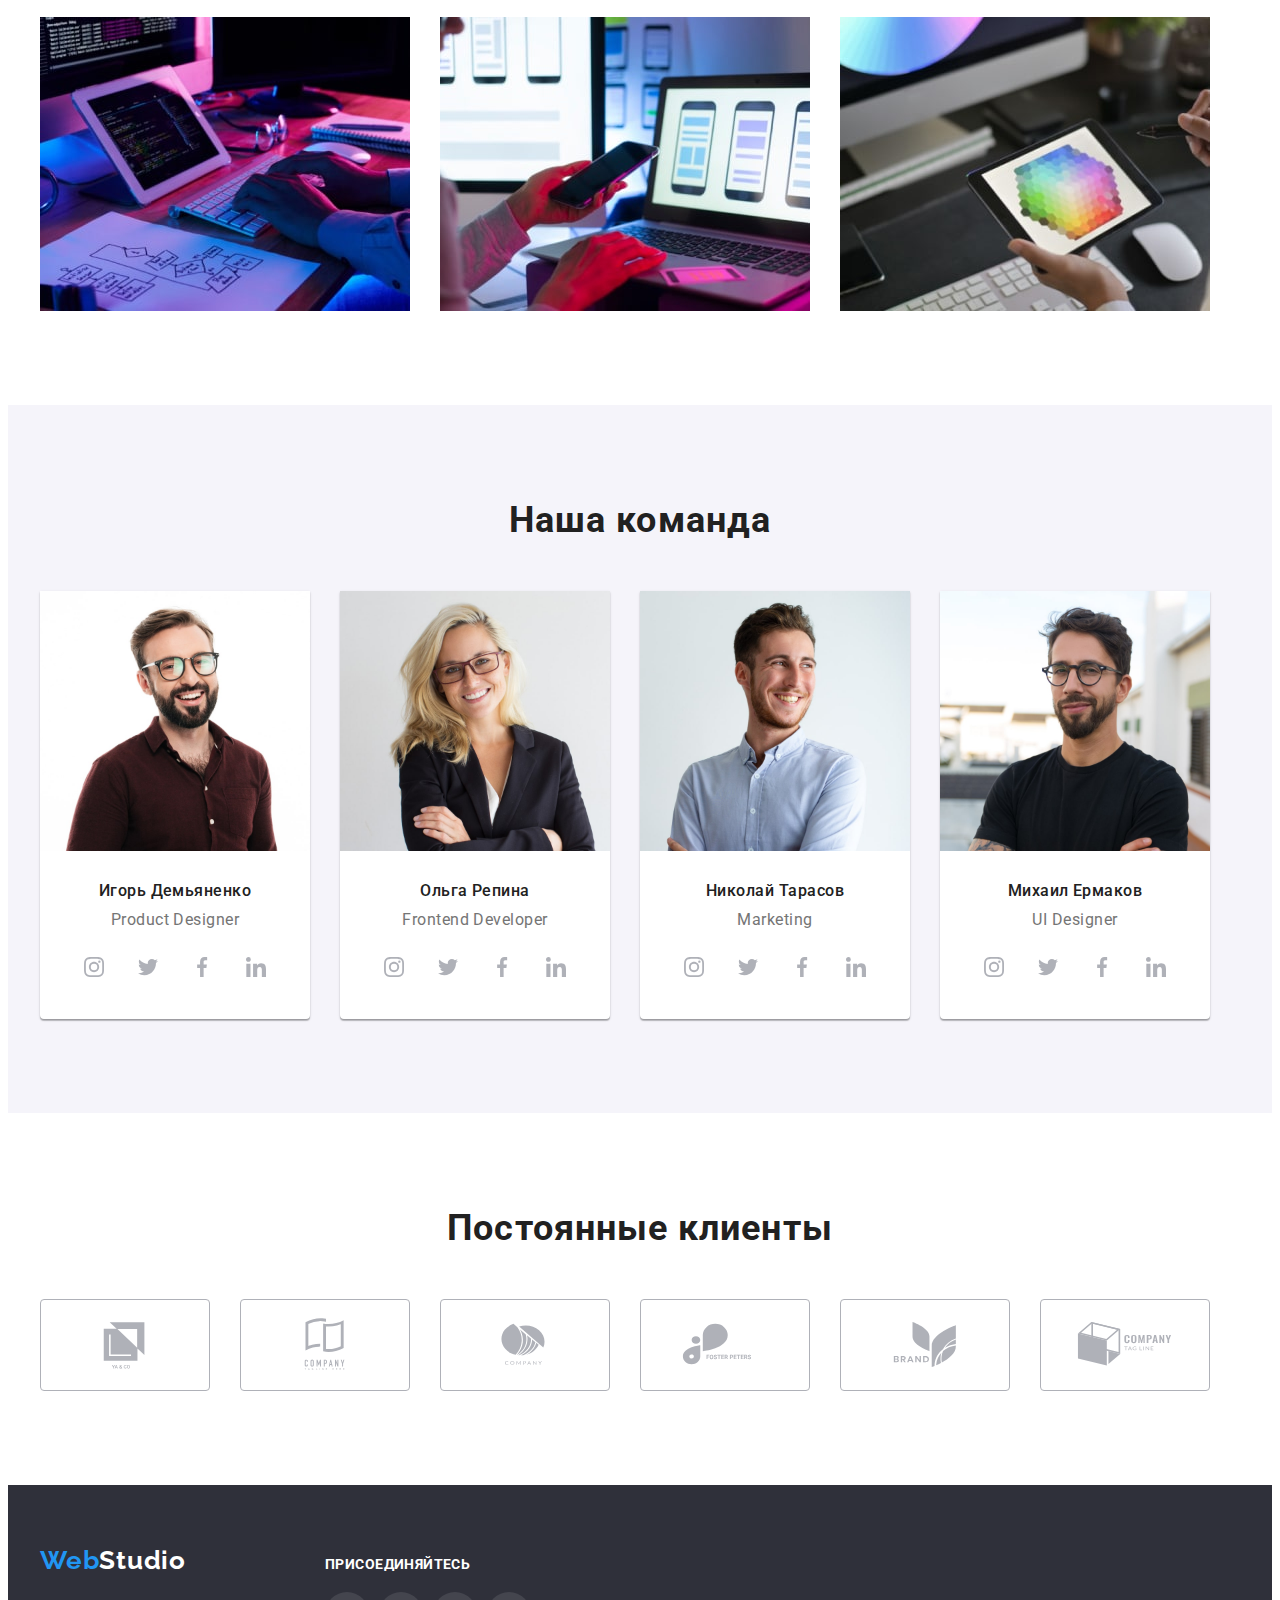
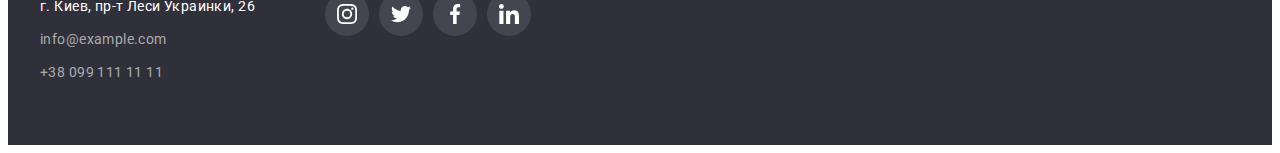
==== commit 2f314dbf: "исправлена ошибка в футере" ====
--- a/index.html
+++ b/index.html
@@ -337,7 +337,7 @@
                         </ul>
                     </address>
                 </li>
-                <li class="footer-item footer-social">
+                <li class="footer-item">
                     <h2 class="footer-title">присоединяйтесь</h2>
                     <ul class="social-list-footer">
                         <li class="social-item-footer">
--- a/css/style.css
+++ b/css/style.css
@@ -331,12 +331,13 @@
 }
 .client-link {
   display: flex;
+  width: 170px;
+  height: 92px;
   justify-content: center;
-  width: 170px;
+  align-items: center;
   border: 1px solid #afb1b8;
   box-sizing: border-box;
   border-radius: 4px;
-  padding: 16px 0;
   color: #afb1b8;
 }
 .client-item:not(:last-child) {
@@ -362,12 +363,10 @@
 /* ----------footer cocial------- */
 .footer-list {
   display: flex;
+  align-items: baseline;
 }
 .footer-item:not(:last-child) {
   margin-right: 70px;
-}
-.footer-social {
-  padding-top: 12px;
 }
 .footer-title {
   margin-bottom: 20px;
